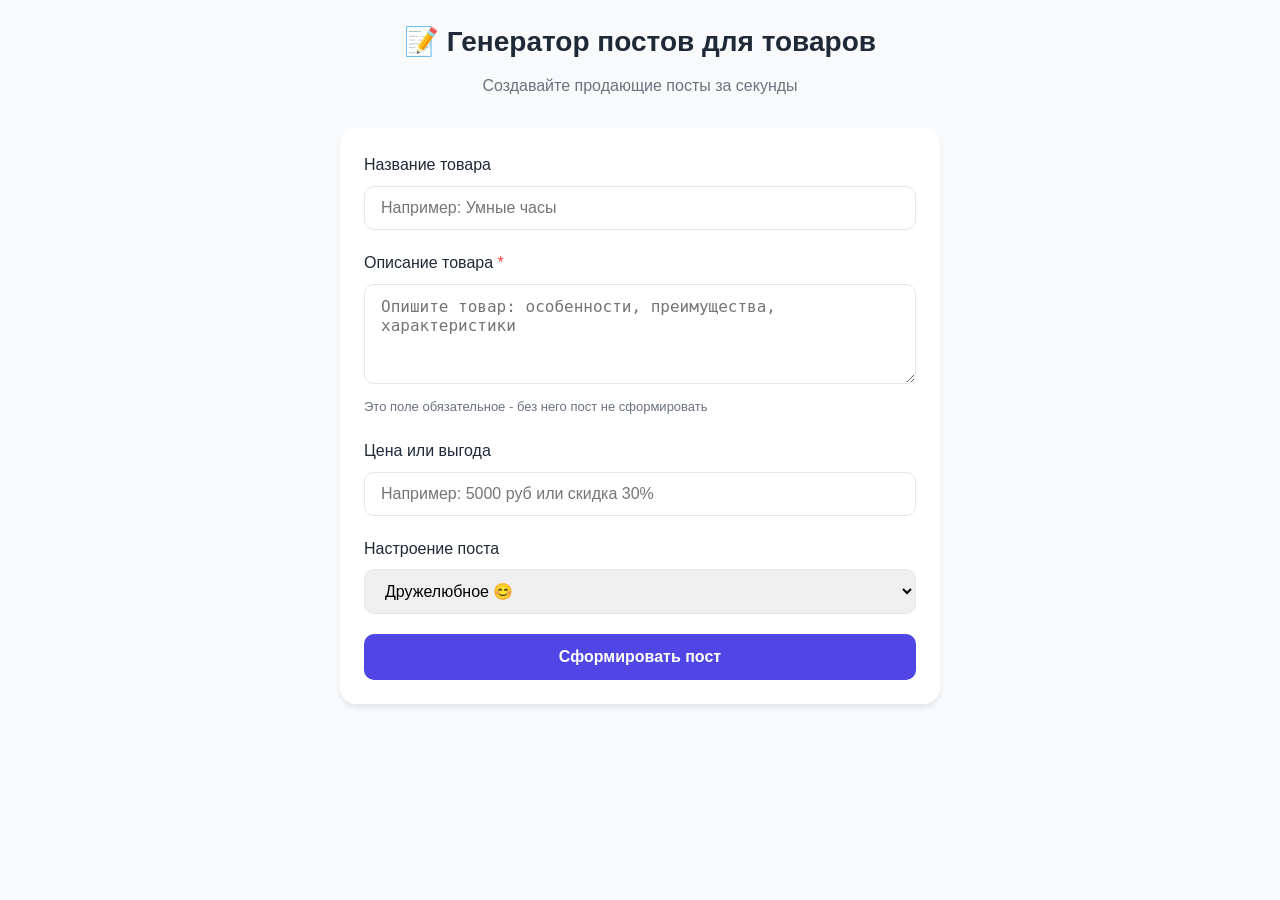
==== SiteGenerationPost/templates/index.html @ 69ccf65a "рр" ====
<!DOCTYPE html>
<html lang="ru">
<head>
    <meta charset="UTF-8">
    <meta name="viewport" content="width=device-width, initial-scale=1.0">
    <title>Генератор постов для товаров</title>
    <style>
        /* ============================================================
           ПРОСТЫЕ СТИЛИ - легко изменить цвета и шрифты
           ============================================================ */

        /* Основные цвета - измените здесь */
        :root {
            --primary-color: #4F46E5;      /* Основной цвет кнопок */
            --primary-hover: #4338CA;       /* Цвет при наведении */
            --bg-color: #F9FAFB;           /* Фон страницы */
            --card-bg: #FFFFFF;            /* Фон карточек */
            --text-color: #1F2937;         /* Основной текст */
            --text-secondary: #6B7280;    /* Второстепенный текст */
            --border-color: #E5E7EB;       /* Границы полей */
            --success-color: #10B981;     /* Успех */
            --error-color: #EF4444;        /* Ошибка */
        }

        * {
            box-sizing: border-box;
            margin: 0;
            padding: 0;
        }

        body {
            font-family: -apple-system, BlinkMacSystemFont, 'Segoe UI', Roboto, sans-serif;
            background-color: var(--bg-color);
            color: var(--text-color);
            line-height: 1.6;
            min-height: 100vh;
            display: flex;
            justify-content: center;
            padding: 20px;
        }

        .container {
            max-width: 600px;
            width: 100%;
        }

        /* Заголовок страницы */
        .header {
            text-align: center;
            margin-bottom: 30px;
        }

        .header h1 {
            font-size: 28px;
            color: var(--text-color);
            margin-bottom: 8px;
        }

        .header p {
            color: var(--text-secondary);
            font-size: 16px;
        }

        /* Карточка формы */
        .card {
            background: var(--card-bg);
            border-radius: 16px;
            padding: 24px;
            box-shadow: 0 4px 6px -1px rgba(0, 0, 0, 0.1);
            margin-bottom: 20px;
        }

        /* Поля ввода */
        .form-group {
            margin-bottom: 20px;
        }

        .form-group label {
            display: block;
            font-weight: 500;
            margin-bottom: 8px;
            color: var(--text-color);
        }

        .form-group .required {
            color: var(--error-color);
        }

        .form-group input,
        .form-group textarea,
        .form-group select {
            width: 100%;
            padding: 12px 16px;
            border: 1px solid var(--border-color);
            border-radius: 10px;
            font-size: 16px;
            transition: border-color 0.2s, box-shadow 0.2s;
        }

        .form-group input:focus,
        .form-group textarea:focus,
        .form-group select:focus {
            outline: none;
            border-color: var(--primary-color);
            box-shadow: 0 0 0 3px rgba(79, 70, 229, 0.1);
        }

        .form-group textarea {
            min-height: 100px;
            resize: vertical;
        }

        /* Подсказка для обязательного поля */
        .form-group .hint {
            font-size: 13px;
            color: var(--text-secondary);
            margin-top: 6px;
        }

        /* Кнопка генерации */
        .btn-generate {
            width: 100%;
            padding: 14px 24px;
            background-color: var(--primary-color);
            color: white;
            border: none;
            border-radius: 10px;
            font-size: 16px;
            font-weight: 600;
            cursor: pointer;
            transition: background-color 0.2s, transform 0.1s;
        }

        .btn-generate:hover {
            background-color: var(--primary-hover);
        }

        .btn-generate:active {
            transform: scale(0.98);
        }

        /* Сообщение об ошибке */
        .error-message {
            background-color: #FEF2F2;
            color: var(--error-color);
            padding: 12px 16px;
            border-radius: 8px;
            margin-bottom: 20px;
            display: none;
        }

        .error-message.show {
            display: block;
        }

        /* Блок готового поста */
        .result-card {
            background: var(--card-bg);
            border-radius: 16px;
            padding: 24px;
            box-shadow: 0 4px 6px -1px rgba(0, 0, 0, 0.1);
            display: none;
        }

        .result-card.show {
            display: block;
        }

        .result-header {
            display: flex;
            justify-content: space-between;
            align-items: center;
            margin-bottom: 16px;
        }

        .result-header h2 {
            font-size: 20px;
            color: var(--text-color);
        }

        .post-content {
            background-color: #F3F4F6;
            padding: 16px;
            border-radius: 10px;
            white-space: pre-wrap;
            font-size: 15px;
            line-height: 1.7;
            color: var(--text-color);
            margin-bottom: 16px;
        }

        /* Кнопка копирования */
        .btn-copy {
            display: inline-flex;
            align-items: center;
            gap: 8px;
            padding: 12px 20px;
            background-color: var(--success-color);
            color: white;
            border: none;
            border-radius: 10px;
            font-size: 15px;
            font-weight: 500;
            cursor: pointer;
            transition: background-color 0.2s, transform 0.1s;
        }

        .btn-copy:hover {
            background-color: #059669;
        }

        .btn-copy:active {
            transform: scale(0.98);
        }

        /* Сообщение после копирования */
        .copy-message {
            display: none;
            color: var(--success-color);
            font-weight: 500;
            margin-left: 12px;
        }

        .copy-message.show {
            display: inline;
        }

        /* Анимация загрузки */
        .loading {
            opacity: 0.7;
            pointer-events: none;
        }
    </style>
</head>
<body>
    <div class="container">
        <!-- Заголовок -->
        <div class="header">
            <h1>📝 Генератор постов для товаров</h1>
            <p>Создавайте продающие посты за секунды</p>
        </div>

        <!-- Форма ввода -->
        <div class="card">
            <!-- Сообщение об ошибке -->
            <div class="error-message" id="errorMessage"></div>

            <!-- Название товара -->
            <div class="form-group">
                <label for="productName">Название товара</label>
                <input type="text" id="productName" placeholder="Например: Умные часы">
            </div>

            <!-- Описание товара (обязательное) -->
            <div class="form-group">
                <label for="productDescription">
                    Описание товара <span class="required">*</span>
                </label>
                <textarea id="productDescription" placeholder="Опишите товар: особенности, преимущества, характеристики"></textarea>
                <div class="hint">Это поле обязательное - без него пост не сформировать</div>
            </div>

            <!-- Цена или выгода -->
            <div class="form-group">
                <label for="priceBenefit">Цена или выгода</label>
                <input type="text" id="priceBenefit" placeholder="Например: 5000 руб или скидка 30%">
            </div>

            <!-- Настроение поста -->
            <div class="form-group">
                <label for="tone">Настроение поста</label>
                <select id="tone">
                    <option value="friendly">Дружелюбное 😊</option>
                    <option value="energetic">Энергичное 🔥</option>
                    <option value="professional">Профессиональное 💼</option>
                    <option value="luxury">Премиум ✨</option>
                </select>
            </div>

            <!-- Кнопка генерации -->
            <button class="btn-generate" id="generateBtn">
                Сформировать пост
            </button>
        </div>

        <!-- Блок готового поста -->
        <div class="result-card" id="resultCard">
            <div class="result-header">
                <h2>✅ Готовый пост</h2>
            </div>
            <div class="post-content" id="postContent"></div>
            <button class="btn-copy" id="copyBtn">
                📋 Скопировать пост
            </button>
            <span class="copy-message" id="copyMessage">Пост скопирован!</span>
        </div>
    </div>

    <script>
        // ============================================================
        // ПРОСТОЙ JAVASCRIPT - минимум кода, всё понятно
        // ============================================================

        // Получаем элементы страницы
        const generateBtn = document.getElementById('generateBtn');
        const copyBtn = document.getElementById('copyBtn');
        const resultCard = document.getElementById('resultCard');
        const postContent = document.getElementById('postContent');
        const copyMessage = document.getElementById('copyMessage');
        const errorMessage = document.getElementById('errorMessage');

        // Функция генерации поста
        async function generatePost() {
            // Показываем состояние загрузки
            generateBtn.classList.add('loading');
            generateBtn.textContent = 'Генерация...';

            // Скрываем предыдущие сообщения
            errorMessage.classList.remove('show');
            resultCard.classList.remove('show');

            // Получаем данные из полей
            const productName = document.getElementById('productName').value;
            const productDescription = document.getElementById('productDescription').value;
            const priceBenefit = document.getElementById('priceBenefit').value;
            const tone = document.getElementById('tone').value;

            try {
                // Отправляем запрос на сервер
                const response = await fetch('/generate', {
                    method: 'POST',
                    headers: {
                        'Content-Type': 'application/json'
                    },
                    body: JSON.stringify({
                        product_name: productName,
                        product_description: productDescription,
                        price_benefit: priceBenefit,
                        tone: tone
                    })
                });

                // Получаем ответ
                const data = await response.json();

                if (data.success) {
                    // Показываем готовый пост
                    postContent.textContent = data.post;
                    resultCard.classList.add('show');
                } else {
                    // Показываем ошибку
                    errorMessage.textContent = data.error;
                    errorMessage.classList.add('show');
                }

            } catch (error) {
                // Ошибка связи с сервером
                errorMessage.textContent = 'Что-то пошло не так. Попробуйте ещё раз.';
                errorMessage.classList.add('show');
            }

            // Возвращаем кнопку в исходное состояние
            generateBtn.classList.remove('loading');
            generateBtn.textContent = 'Сформировать пост';
        }

        // Функция копирования поста
        function copyPost() {
            // Получаем текст поста
            const text = postContent.textContent;

            // Копируем в буфер обмена
            navigator.clipboard.writeText(text).then(() => {
                // Показываем сообщение об успехе
                copyMessage.classList.add('show');

                // Скрываем сообщение через 2 секунды
                setTimeout(() => {
                    copyMessage.classList.remove('show');
                }, 2000);
            });
        }

        // Добавляем обработчики событий
        generateBtn.addEventListener('click', generatePost);
        copyBtn.addEventListener('click', copyPost);

        // Разрешаем генерацию поста по Enter
        document.addEventListener('keydown', function(e) {
            if (e.key === 'Enter' && e.ctrlKey) {
                generatePost();
            }
        });
    </script>
</body>
</html>
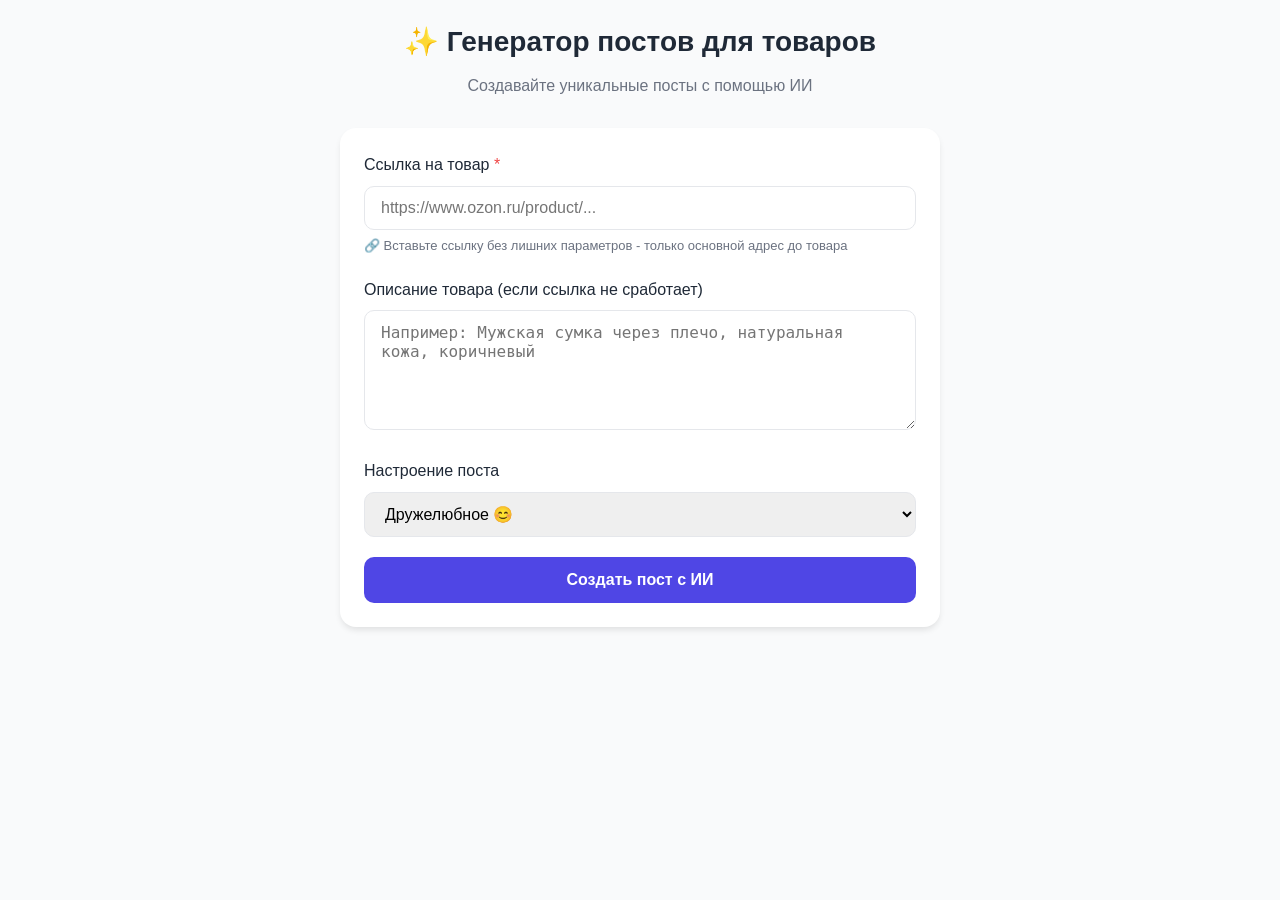
==== commit f4b8504d: "пп" ====
--- a/SiteGenerationPost/templates/index.html
+++ b/SiteGenerationPost/templates/index.html
@@ -5,21 +5,16 @@
     <meta name="viewport" content="width=device-width, initial-scale=1.0">
     <title>Генератор постов для товаров</title>
     <style>
-        /* ============================================================
-           ПРОСТЫЕ СТИЛИ - легко изменить цвета и шрифты
-           ============================================================ */
-
-        /* Основные цвета - измените здесь */
         :root {
-            --primary-color: #4F46E5;      /* Основной цвет кнопок */
-            --primary-hover: #4338CA;       /* Цвет при наведении */
-            --bg-color: #F9FAFB;           /* Фон страницы */
-            --card-bg: #FFFFFF;            /* Фон карточек */
-            --text-color: #1F2937;         /* Основной текст */
-            --text-secondary: #6B7280;    /* Второстепенный текст */
-            --border-color: #E5E7EB;       /* Границы полей */
-            --success-color: #10B981;     /* Успех */
-            --error-color: #EF4444;        /* Ошибка */
+            --primary-color: #4F46E5;
+            --primary-hover: #4338CA;
+            --bg-color: #F9FAFB;
+            --card-bg: #FFFFFF;
+            --text-color: #1F2937;
+            --text-secondary: #6B7280;
+            --border-color: #E5E7EB;
+            --success-color: #10B981;
+            --error-color: #EF4444;
         }
 
         * {
@@ -44,7 +39,6 @@
             width: 100%;
         }
 
-        /* Заголовок страницы */
         .header {
             text-align: center;
             margin-bottom: 30px;
@@ -61,7 +55,6 @@
             font-size: 16px;
         }
 
-        /* Карточка формы */
         .card {
             background: var(--card-bg);
             border-radius: 16px;
@@ -70,7 +63,6 @@
             margin-bottom: 20px;
         }
 
-        /* Поля ввода */
         .form-group {
             margin-bottom: 20px;
         }
@@ -87,8 +79,8 @@
         }
 
         .form-group input,
-        .form-group textarea,
-        .form-group select {
+        .form-group select,
+        .form-group textarea {
             width: 100%;
             padding: 12px 16px;
             border: 1px solid var(--border-color);
@@ -97,27 +89,25 @@
             transition: border-color 0.2s, box-shadow 0.2s;
         }
 
+        .form-group textarea {
+            min-height: 120px;
+            resize: vertical;
+        }
+
         .form-group input:focus,
-        .form-group textarea:focus,
-        .form-group select:focus {
+        .form-group select:focus,
+        .form-group textarea:focus {
             outline: none;
             border-color: var(--primary-color);
             box-shadow: 0 0 0 3px rgba(79, 70, 229, 0.1);
         }
 
-        .form-group textarea {
-            min-height: 100px;
-            resize: vertical;
-        }
-
-        /* Подсказка для обязательного поля */
         .form-group .hint {
             font-size: 13px;
             color: var(--text-secondary);
             margin-top: 6px;
         }
 
-        /* Кнопка генерации */
         .btn-generate {
             width: 100%;
             padding: 14px 24px;
@@ -139,7 +129,11 @@
             transform: scale(0.98);
         }
 
-        /* Сообщение об ошибке */
+        .btn-generate:disabled {
+            background-color: #9CA3AF;
+            cursor: not-allowed;
+        }
+
         .error-message {
             background-color: #FEF2F2;
             color: var(--error-color);
@@ -153,7 +147,6 @@
             display: block;
         }
 
-        /* Блок готового поста */
         .result-card {
             background: var(--card-bg);
             border-radius: 16px;
@@ -189,7 +182,6 @@
             margin-bottom: 16px;
         }
 
-        /* Кнопка копирования */
         .btn-copy {
             display: inline-flex;
             align-items: center;
@@ -213,7 +205,6 @@
             transform: scale(0.98);
         }
 
-        /* Сообщение после копирования */
         .copy-message {
             display: none;
             color: var(--success-color);
@@ -225,48 +216,49 @@
             display: inline;
         }
 
-        /* Анимация загрузки */
         .loading {
             opacity: 0.7;
             pointer-events: none;
+        }
+
+        .spinner {
+            display: inline-block;
+            width: 20px;
+            height: 20px;
+            border: 3px solid rgba(255,255,255,0.3);
+            border-radius: 50%;
+            border-top-color: white;
+            animation: spin 1s ease-in-out infinite;
+            margin-right: 8px;
+            vertical-align: middle;
+        }
+
+        @keyframes spin {
+            to { transform: rotate(360deg); }
         }
     </style>
 </head>
 <body>
     <div class="container">
-        <!-- Заголовок -->
         <div class="header">
-            <h1>📝 Генератор постов для товаров</h1>
-            <p>Создавайте продающие посты за секунды</p>
+            <h1>✨ Генератор постов для товаров</h1>
+            <p>Создавайте уникальные посты с помощью ИИ</p>
         </div>
 
-        <!-- Форма ввода -->
         <div class="card">
-            <!-- Сообщение об ошибке -->
             <div class="error-message" id="errorMessage"></div>
 
-            <!-- Название товара -->
             <div class="form-group">
-                <label for="productName">Название товара</label>
-                <input type="text" id="productName" placeholder="Например: Умные часы">
+                <label for="productUrl">Ссылка на товар <span class="required">*</span></label>
+                <input type="url" id="productUrl" placeholder="https://www.ozon.ru/product/...">
+                <div class="hint">🔗 Вставьте ссылку без лишних параметров - только основной адрес до товара</div>
             </div>
 
-            <!-- Описание товара (обязательное) -->
             <div class="form-group">
-                <label for="productDescription">
-                    Описание товара <span class="required">*</span>
-                </label>
-                <textarea id="productDescription" placeholder="Опишите товар: особенности, преимущества, характеристики"></textarea>
-                <div class="hint">Это поле обязательное - без него пост не сформировать</div>
+                <label for="productDescription">Описание товара (если ссылка не сработает)</label>
+                <textarea id="productDescription" rows="3" placeholder="Например: Мужская сумка через плечо, натуральная кожа, коричневый"></textarea>
             </div>
 
-            <!-- Цена или выгода -->
-            <div class="form-group">
-                <label for="priceBenefit">Цена или выгода</label>
-                <input type="text" id="priceBenefit" placeholder="Например: 5000 руб или скидка 30%">
-            </div>
-
-            <!-- Настроение поста -->
             <div class="form-group">
                 <label for="tone">Настроение поста</label>
                 <select id="tone">
@@ -274,16 +266,17 @@
                     <option value="energetic">Энергичное 🔥</option>
                     <option value="professional">Профессиональное 💼</option>
                     <option value="luxury">Премиум ✨</option>
+                    <option value="humor">С юмором 😄</option>
+                    <option value="curious">Интригующее 🤔</option>
+                    <option value="inspirational">Вдохновляющее 🌟</option>
                 </select>
             </div>
 
-            <!-- Кнопка генерации -->
             <button class="btn-generate" id="generateBtn">
-                Сформировать пост
+                Создать пост с ИИ
             </button>
         </div>
 
-        <!-- Блок готового поста -->
         <div class="result-card" id="resultCard">
             <div class="result-header">
                 <h2>✅ Готовый пост</h2>
@@ -297,11 +290,6 @@
     </div>
 
     <script>
-        // ============================================================
-        // ПРОСТОЙ JAVASCRIPT - минимум кода, всё понятно
-        // ============================================================
-
-        // Получаем элементы страницы
         const generateBtn = document.getElementById('generateBtn');
         const copyBtn = document.getElementById('copyBtn');
         const resultCard = document.getElementById('resultCard');
@@ -309,88 +297,69 @@
         const copyMessage = document.getElementById('copyMessage');
         const errorMessage = document.getElementById('errorMessage');
 
-        // Функция генерации поста
         async function generatePost() {
-            // Показываем состояние загрузки
-            generateBtn.classList.add('loading');
-            generateBtn.textContent = 'Генерация...';
-
-            // Скрываем предыдущие сообщения
+            generateBtn.disabled = true;
+            generateBtn.innerHTML = '<span class="spinner"></span> Генерация...';
+
             errorMessage.classList.remove('show');
             resultCard.classList.remove('show');
 
-            // Получаем данные из полей
-            const productName = document.getElementById('productName').value;
+            const productUrl = document.getElementById('productUrl').value;
             const productDescription = document.getElementById('productDescription').value;
-            const priceBenefit = document.getElementById('priceBenefit').value;
             const tone = document.getElementById('tone').value;
 
+            if (!productUrl) {
+                errorMessage.textContent = 'Добавьте ссылку на товар';
+                errorMessage.classList.add('show');
+                generateBtn.disabled = false;
+                generateBtn.textContent = 'Создать пост с ИИ';
+                return;
+            }
+
             try {
-                // Отправляем запрос на сервер
                 const response = await fetch('/generate', {
                     method: 'POST',
                     headers: {
                         'Content-Type': 'application/json'
                     },
                     body: JSON.stringify({
-                        product_name: productName,
+                        product_url: productUrl,
                         product_description: productDescription,
-                        price_benefit: priceBenefit,
                         tone: tone
                     })
                 });
 
-                // Получаем ответ
                 const data = await response.json();
 
                 if (data.success) {
-                    // Показываем готовый пост
                     postContent.textContent = data.post;
                     resultCard.classList.add('show');
                 } else {
-                    // Показываем ошибку
                     errorMessage.textContent = data.error;
                     errorMessage.classList.add('show');
                 }
 
             } catch (error) {
-                // Ошибка связи с сервером
                 errorMessage.textContent = 'Что-то пошло не так. Попробуйте ещё раз.';
                 errorMessage.classList.add('show');
             }
 
-            // Возвращаем кнопку в исходное состояние
-            generateBtn.classList.remove('loading');
-            generateBtn.textContent = 'Сформировать пост';
-        }
-
-        // Функция копирования поста
+            generateBtn.disabled = false;
+            generateBtn.textContent = 'Создать пост с ИИ';
+        }
+
         function copyPost() {
-            // Получаем текст поста
             const text = postContent.textContent;
-
-            // Копируем в буфер обмена
             navigator.clipboard.writeText(text).then(() => {
-                // Показываем сообщение об успехе
                 copyMessage.classList.add('show');
-
-                // Скрываем сообщение через 2 секунды
                 setTimeout(() => {
                     copyMessage.classList.remove('show');
                 }, 2000);
             });
         }
 
-        // Добавляем обработчики событий
         generateBtn.addEventListener('click', generatePost);
         copyBtn.addEventListener('click', copyPost);
-
-        // Разрешаем генерацию поста по Enter
-        document.addEventListener('keydown', function(e) {
-            if (e.key === 'Enter' && e.ctrlKey) {
-                generatePost();
-            }
-        });
     </script>
 </body>
 </html>
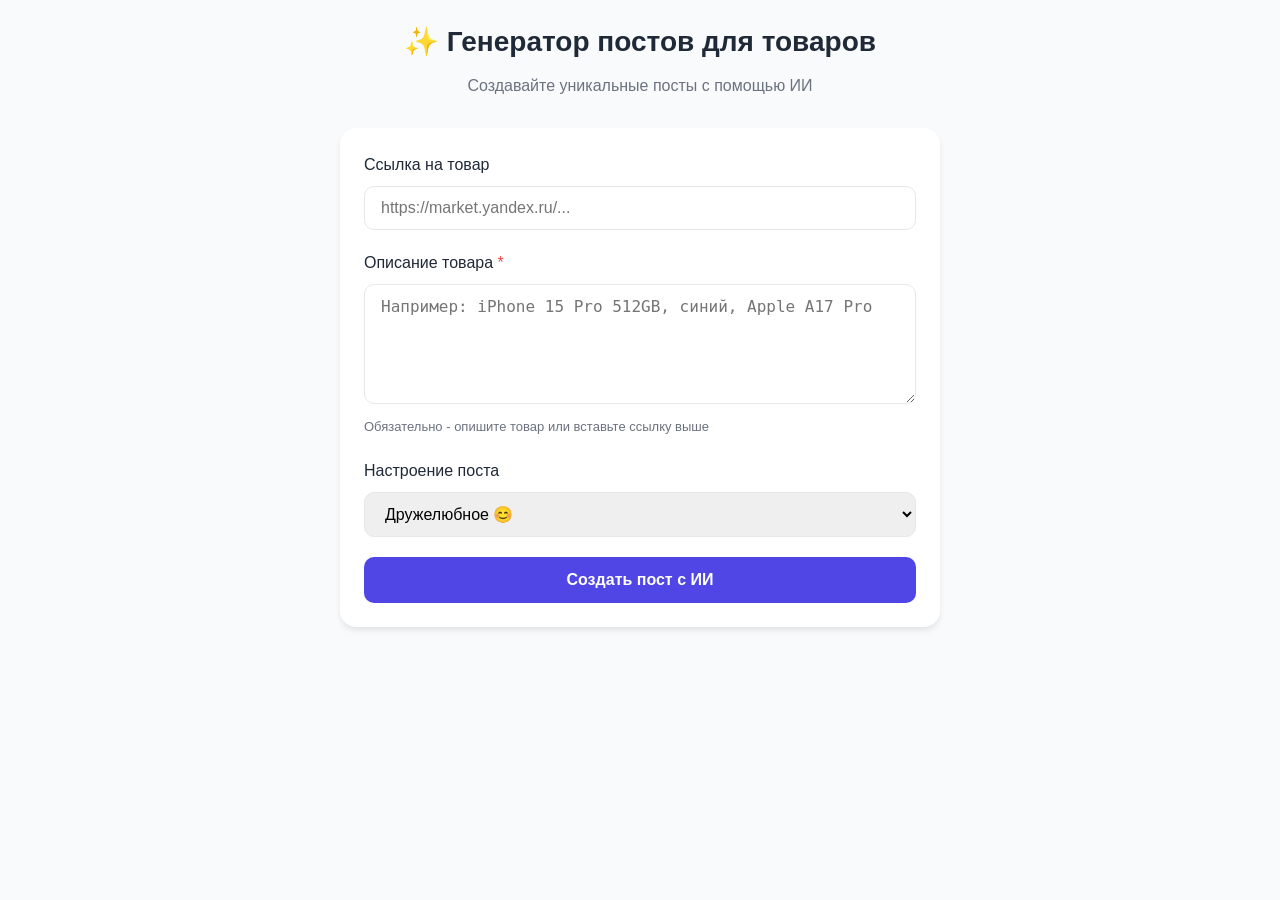
==== commit ccc824de: "лл" ====
--- a/SiteGenerationPost/templates/index.html
+++ b/SiteGenerationPost/templates/index.html
@@ -166,9 +166,29 @@
             margin-bottom: 16px;
         }
 
-        .result-header h2 {
+.result-header h2 {
             font-size: 20px;
             color: var(--text-color);
+        }
+
+        .link-status {
+            font-size: 13px;
+            padding: 6px 10px;
+            border-radius: 6px;
+            margin-bottom: 12px;
+            display: none;
+        }
+
+        .link-status.success {
+            display: block;
+            background-color: #D1FAE5;
+            color: #065F46;
+        }
+
+        .link-status.warning {
+            display: block;
+            background-color: #FEF3C7;
+            color: #92400E;
         }
 
         .post-content {
@@ -212,6 +232,10 @@
             margin-left: 12px;
         }
 
+        .copy-message.error {
+            color: var(--error-color);
+        }
+
         .copy-message.show {
             display: inline;
         }
@@ -249,14 +273,14 @@
             <div class="error-message" id="errorMessage"></div>
 
             <div class="form-group">
-                <label for="productUrl">Ссылка на товар <span class="required">*</span></label>
-                <input type="url" id="productUrl" placeholder="https://www.ozon.ru/product/...">
-                <div class="hint">🔗 Вставьте ссылку без лишних параметров - только основной адрес до товара</div>
+                <label for="productUrl">Ссылка на товар</label>
+                <input type="url" id="productUrl" placeholder="https://market.yandex.ru/...">
             </div>
 
             <div class="form-group">
-                <label for="productDescription">Описание товара (если ссылка не сработает)</label>
-                <textarea id="productDescription" rows="3" placeholder="Например: Мужская сумка через плечо, натуральная кожа, коричневый"></textarea>
+                <label for="productDescription">Описание товара <span class="required">*</span></label>
+                <textarea id="productDescription" rows="4" placeholder="Например: iPhone 15 Pro 512GB, синий, Apple A17 Pro"></textarea>
+                <div class="hint">Обязательно - опишите товар или вставьте ссылку выше</div>
             </div>
 
             <div class="form-group">
@@ -264,11 +288,19 @@
                 <select id="tone">
                     <option value="friendly">Дружелюбное 😊</option>
                     <option value="energetic">Энергичное 🔥</option>
+                    <option value="humor_soft">С юмором (мягкий) 😄</option>
+                    <option value="humor_irony">С юмором (ирония) 😏</option>
+                    <option value="humor_crazy">С юмором (экстрим) 🤪</option>
+                    <option value="curious">Интригующее 🤔</option>
+                    <option value="inspirational">Вдохновляющее 🌟</option>
+                    <option value="romantic">Романтичное 💕</option>
+                    <option value="urgent">Срочное ⏰</option>
+                    <option value="trust">Надёжное 🤝</option>
                     <option value="professional">Профессиональное 💼</option>
                     <option value="luxury">Премиум ✨</option>
-                    <option value="humor">С юмором 😄</option>
-                    <option value="curious">Интригующее 🤔</option>
-                    <option value="inspirational">Вдохновляющее 🌟</option>
+                    <option value="expert">Экспертное 🎓</option>
+                    <option value="fun">Развлекательное 🎉</option>
+                    <option value="minimal">Краткое 📝</option>
                 </select>
             </div>
 
@@ -281,6 +313,7 @@
             <div class="result-header">
                 <h2>✅ Готовый пост</h2>
             </div>
+            <div class="link-status" id="linkStatus"></div>
             <div class="post-content" id="postContent"></div>
             <button class="btn-copy" id="copyBtn">
                 📋 Скопировать пост
@@ -296,8 +329,11 @@
         const postContent = document.getElementById('postContent');
         const copyMessage = document.getElementById('copyMessage');
         const errorMessage = document.getElementById('errorMessage');
-
-        async function generatePost() {
+        const linkStatus = document.getElementById('linkStatus');
+        const linkStatus = document.getElementById('linkStatus');
+
+async function generatePost() {
+            console.log('Начало генерации...');
             generateBtn.disabled = true;
             generateBtn.innerHTML = '<span class="spinner"></span> Генерация...';
 
@@ -308,13 +344,61 @@
             const productDescription = document.getElementById('productDescription').value;
             const tone = document.getElementById('tone').value;
 
-            if (!productUrl) {
-                errorMessage.textContent = 'Добавьте ссылку на товар';
+            console.log('URL:', productUrl, 'Description:', productDescription, 'Tone:', tone);
+
+            if (!productUrl && !productDescription) {
+                errorMessage.textContent = 'Добавьте ссылку или описание товара';
                 errorMessage.classList.add('show');
                 generateBtn.disabled = false;
                 generateBtn.textContent = 'Создать пост с ИИ';
                 return;
             }
+
+            try {
+                console.log('Отправка запроса...');
+                const response = await fetch('/generate', {
+                    method: 'POST',
+                    headers: {
+                        'Content-Type': 'application/json'
+                    },
+                    body: JSON.stringify({
+                        product_url: productUrl,
+                        product_description: productDescription,
+                        tone: tone
+                    })
+                });
+
+                console.log('Ответ получен:', response.status);
+                const data = await response.json();
+                console.log('Данные:', data);
+
+                if (data.success) {
+                    postContent.textContent = data.post;
+                    resultCard.classList.add('show');
+                    
+                    linkStatus.className = 'link-status';
+                    if (data.link_read) {
+                        linkStatus.textContent = '✅ Ссылка считана!';
+                        linkStatus.classList.add('success');
+                    } else {
+                        linkStatus.textContent = '⚠️ Использовано описание';
+                        linkStatus.classList.add('warning');
+                    }
+                } else {
+                    console.log('Ошибка:', data.error);
+                    errorMessage.textContent = data.error || 'Ошибка генерации';
+                    errorMessage.classList.add('show');
+                }
+
+            } catch (error) {
+                console.log('Exception:', error);
+                errorMessage.textContent = 'Ошибка: ' + error.message;
+                errorMessage.classList.add('show');
+            }
+
+            generateBtn.disabled = false;
+            generateBtn.textContent = 'Создать пост с ИИ';
+        }
 
             try {
                 const response = await fetch('/generate', {
@@ -331,16 +415,30 @@
 
                 const data = await response.json();
 
-                if (data.success) {
+if (data.success) {
                     postContent.textContent = data.post;
                     resultCard.classList.add('show');
+                    
+                    // Показываем статус ссылки
+                    linkStatus.className = 'link-status';
+                    if (data.link_read) {
+                        linkStatus.textContent = '✅ Ссылка считана!';
+                        linkStatus.classList.add('success');
+                    } else {
+                        linkStatus.textContent = '⚠️ Использовано описание';
+                        linkStatus.classList.add('warning');
+                    }
+                } else {
+                        linkStatus.classList.add('error');
+                        linkStatus.textContent = '⚠️ Ссылка не считана. Использовано описание.';
+                    }
                 } else {
                     errorMessage.textContent = data.error;
                     errorMessage.classList.add('show');
                 }
 
             } catch (error) {
-                errorMessage.textContent = 'Что-то пошло не так. Попробуйте ещё раз.';
+                errorMessage.textContent = 'Ошибка: ' + error.message + '. Попробуйте ещё раз.';
                 errorMessage.classList.add('show');
             }
 
@@ -350,12 +448,47 @@
 
         function copyPost() {
             const text = postContent.textContent;
-            navigator.clipboard.writeText(text).then(() => {
+            
+            // Пробуем использовать clipboard API
+            if (navigator.clipboard && window.isSecureContext) {
+                navigator.clipboard.writeText(text).then(() => {
+                    copyMessage.textContent = 'Пост скопирован!';
+                    copyMessage.classList.add('show');
+                    setTimeout(() => {
+                        copyMessage.classList.remove('show');
+                    }, 2000);
+                }).catch(err => {
+                    // Fallback для старых браузеров
+                    copyToClipboardFallback(text);
+                });
+            } else {
+                // Fallback
+                copyToClipboardFallback(text);
+            }
+        }
+        
+        function copyToClipboardFallback(text) {
+            const textarea = document.createElement('textarea');
+            textarea.value = text;
+            textarea.style.position = 'fixed';
+            textarea.style.opacity = '0';
+            document.body.appendChild(textarea);
+            textarea.select();
+            try {
+                document.execCommand('copy');
+                copyMessage.textContent = 'Пост скопирован!';
                 copyMessage.classList.add('show');
                 setTimeout(() => {
                     copyMessage.classList.remove('show');
                 }, 2000);
-            });
+            } catch (err) {
+                copyMessage.textContent = 'Не удалось скопировать';
+                copyMessage.classList.add('show');
+                setTimeout(() => {
+                    copyMessage.classList.remove('show');
+                }, 2000);
+            }
+            document.body.removeChild(textarea);
         }
 
         generateBtn.addEventListener('click', generatePost);
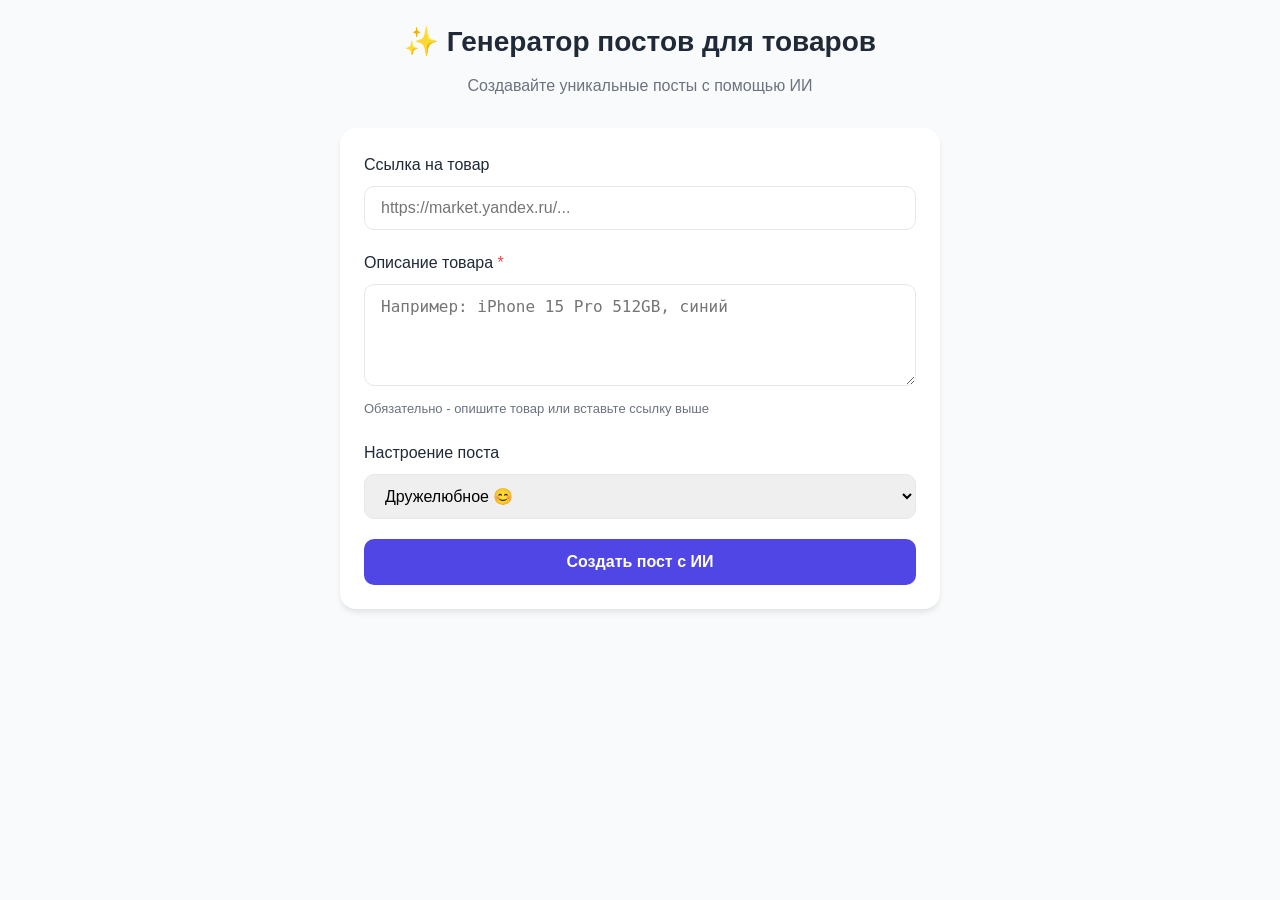
==== commit b6a8ba97: "пп" ====
--- a/SiteGenerationPost/templates/index.html
+++ b/SiteGenerationPost/templates/index.html
@@ -17,11 +17,7 @@
             --error-color: #EF4444;
         }
 
-        * {
-            box-sizing: border-box;
-            margin: 0;
-            padding: 0;
-        }
+        * { box-sizing: border-box; margin: 0; padding: 0; }
 
         body {
             font-family: -apple-system, BlinkMacSystemFont, 'Segoe UI', Roboto, sans-serif;
@@ -34,26 +30,11 @@
             padding: 20px;
         }
 
-        .container {
-            max-width: 600px;
-            width: 100%;
-        }
-
-        .header {
-            text-align: center;
-            margin-bottom: 30px;
-        }
-
-        .header h1 {
-            font-size: 28px;
-            color: var(--text-color);
-            margin-bottom: 8px;
-        }
-
-        .header p {
-            color: var(--text-secondary);
-            font-size: 16px;
-        }
+        .container { max-width: 600px; width: 100%; }
+
+        .header { text-align: center; margin-bottom: 30px; }
+        .header h1 { font-size: 28px; margin-bottom: 8px; }
+        .header p { color: var(--text-secondary); font-size: 16px; }
 
         .card {
             background: var(--card-bg);
@@ -63,50 +44,20 @@
             margin-bottom: 20px;
         }
 
-        .form-group {
-            margin-bottom: 20px;
-        }
-
-        .form-group label {
-            display: block;
-            font-weight: 500;
-            margin-bottom: 8px;
-            color: var(--text-color);
-        }
-
-        .form-group .required {
-            color: var(--error-color);
-        }
-
-        .form-group input,
-        .form-group select,
-        .form-group textarea {
+        .form-group { margin-bottom: 20px; }
+        .form-group label { display: block; font-weight: 500; margin-bottom: 8px; }
+        .form-group .required { color: var(--error-color); }
+
+        .form-group input, .form-group select, .form-group textarea {
             width: 100%;
             padding: 12px 16px;
             border: 1px solid var(--border-color);
             border-radius: 10px;
             font-size: 16px;
-            transition: border-color 0.2s, box-shadow 0.2s;
-        }
-
-        .form-group textarea {
-            min-height: 120px;
-            resize: vertical;
-        }
-
-        .form-group input:focus,
-        .form-group select:focus,
-        .form-group textarea:focus {
-            outline: none;
-            border-color: var(--primary-color);
-            box-shadow: 0 0 0 3px rgba(79, 70, 229, 0.1);
-        }
-
-        .form-group .hint {
-            font-size: 13px;
-            color: var(--text-secondary);
-            margin-top: 6px;
-        }
+        }
+
+        .form-group textarea { min-height: 100px; resize: vertical; }
+        .form-group .hint { font-size: 13px; color: var(--text-secondary); margin-top: 6px; }
 
         .btn-generate {
             width: 100%;
@@ -118,21 +69,10 @@
             font-size: 16px;
             font-weight: 600;
             cursor: pointer;
-            transition: background-color 0.2s, transform 0.1s;
-        }
-
-        .btn-generate:hover {
-            background-color: var(--primary-hover);
-        }
-
-        .btn-generate:active {
-            transform: scale(0.98);
-        }
-
-        .btn-generate:disabled {
-            background-color: #9CA3AF;
-            cursor: not-allowed;
-        }
+        }
+
+        .btn-generate:hover { background-color: var(--primary-hover); }
+        .btn-generate:disabled { background-color: #9CA3AF; cursor: not-allowed; }
 
         .error-message {
             background-color: #FEF2F2;
@@ -142,10 +82,7 @@
             margin-bottom: 20px;
             display: none;
         }
-
-        .error-message.show {
-            display: block;
-        }
+        .error-message.show { display: block; }
 
         .result-card {
             background: var(--card-bg);
@@ -154,22 +91,9 @@
             box-shadow: 0 4px 6px -1px rgba(0, 0, 0, 0.1);
             display: none;
         }
-
-        .result-card.show {
-            display: block;
-        }
-
-        .result-header {
-            display: flex;
-            justify-content: space-between;
-            align-items: center;
-            margin-bottom: 16px;
-        }
-
-.result-header h2 {
-            font-size: 20px;
-            color: var(--text-color);
-        }
+        .result-card.show { display: block; }
+
+        .result-header h2 { font-size: 20px; margin-bottom: 16px; }
 
         .link-status {
             font-size: 13px;
@@ -178,18 +102,8 @@
             margin-bottom: 12px;
             display: none;
         }
-
-        .link-status.success {
-            display: block;
-            background-color: #D1FAE5;
-            color: #065F46;
-        }
-
-        .link-status.warning {
-            display: block;
-            background-color: #FEF3C7;
-            color: #92400E;
-        }
+        .link-status.success { display: block; background-color: #D1FAE5; color: #065F46; }
+        .link-status.warning { display: block; background-color: #FEF3C7; color: #92400E; }
 
         .post-content {
             background-color: #F3F4F6;
@@ -198,7 +112,6 @@
             white-space: pre-wrap;
             font-size: 15px;
             line-height: 1.7;
-            color: var(--text-color);
             margin-bottom: 16px;
         }
 
@@ -212,17 +125,7 @@
             border: none;
             border-radius: 10px;
             font-size: 15px;
-            font-weight: 500;
             cursor: pointer;
-            transition: background-color 0.2s, transform 0.1s;
-        }
-
-        .btn-copy:hover {
-            background-color: #059669;
-        }
-
-        .btn-copy:active {
-            transform: scale(0.98);
         }
 
         .copy-message {
@@ -231,19 +134,7 @@
             font-weight: 500;
             margin-left: 12px;
         }
-
-        .copy-message.error {
-            color: var(--error-color);
-        }
-
-        .copy-message.show {
-            display: inline;
-        }
-
-        .loading {
-            opacity: 0.7;
-            pointer-events: none;
-        }
+        .copy-message.show { display: inline; }
 
         .spinner {
             display: inline-block;
@@ -257,9 +148,7 @@
             vertical-align: middle;
         }
 
-        @keyframes spin {
-            to { transform: rotate(360deg); }
-        }
+        @keyframes spin { to { transform: rotate(360deg); } }
     </style>
 </head>
 <body>
@@ -279,7 +168,7 @@
 
             <div class="form-group">
                 <label for="productDescription">Описание товара <span class="required">*</span></label>
-                <textarea id="productDescription" rows="4" placeholder="Например: iPhone 15 Pro 512GB, синий, Apple A17 Pro"></textarea>
+                <textarea id="productDescription" rows="4" placeholder="Например: iPhone 15 Pro 512GB, синий"></textarea>
                 <div class="hint">Обязательно - опишите товар или вставьте ссылку выше</div>
             </div>
 
@@ -304,9 +193,7 @@
                 </select>
             </div>
 
-            <button class="btn-generate" id="generateBtn">
-                Создать пост с ИИ
-            </button>
+            <button class="btn-generate" id="generateBtn">Создать пост с ИИ</button>
         </div>
 
         <div class="result-card" id="resultCard">
@@ -315,9 +202,7 @@
             </div>
             <div class="link-status" id="linkStatus"></div>
             <div class="post-content" id="postContent"></div>
-            <button class="btn-copy" id="copyBtn">
-                📋 Скопировать пост
-            </button>
+            <button class="btn-copy" id="copyBtn">📋 Скопировать пост</button>
             <span class="copy-message" id="copyMessage">Пост скопирован!</span>
         </div>
     </div>
@@ -330,10 +215,8 @@
         const copyMessage = document.getElementById('copyMessage');
         const errorMessage = document.getElementById('errorMessage');
         const linkStatus = document.getElementById('linkStatus');
-        const linkStatus = document.getElementById('linkStatus');
-
-async function generatePost() {
-            console.log('Начало генерации...');
+
+        async function generatePost() {
             generateBtn.disabled = true;
             generateBtn.innerHTML = '<span class="spinner"></span> Генерация...';
 
@@ -344,10 +227,8 @@
             const productDescription = document.getElementById('productDescription').value;
             const tone = document.getElementById('tone').value;
 
-            console.log('URL:', productUrl, 'Description:', productDescription, 'Tone:', tone);
-
-            if (!productUrl && !productDescription) {
-                errorMessage.textContent = 'Добавьте ссылку или описание товара';
+            if (!productDescription) {
+                errorMessage.textContent = 'Добавьте описание товара';
                 errorMessage.classList.add('show');
                 generateBtn.disabled = false;
                 generateBtn.textContent = 'Создать пост с ИИ';
@@ -355,12 +236,9 @@
             }
 
             try {
-                console.log('Отправка запроса...');
                 const response = await fetch('/generate', {
                     method: 'POST',
-                    headers: {
-                        'Content-Type': 'application/json'
-                    },
+                    headers: { 'Content-Type': 'application/json' },
                     body: JSON.stringify({
                         product_url: productUrl,
                         product_description: productDescription,
@@ -368,9 +246,7 @@
                     })
                 });
 
-                console.log('Ответ получен:', response.status);
                 const data = await response.json();
-                console.log('Данные:', data);
 
                 if (data.success) {
                     postContent.textContent = data.post;
@@ -385,13 +261,11 @@
                         linkStatus.classList.add('warning');
                     }
                 } else {
-                    console.log('Ошибка:', data.error);
                     errorMessage.textContent = data.error || 'Ошибка генерации';
                     errorMessage.classList.add('show');
                 }
 
             } catch (error) {
-                console.log('Exception:', error);
                 errorMessage.textContent = 'Ошибка: ' + error.message;
                 errorMessage.classList.add('show');
             }
@@ -400,95 +274,16 @@
             generateBtn.textContent = 'Создать пост с ИИ';
         }
 
-            try {
-                const response = await fetch('/generate', {
-                    method: 'POST',
-                    headers: {
-                        'Content-Type': 'application/json'
-                    },
-                    body: JSON.stringify({
-                        product_url: productUrl,
-                        product_description: productDescription,
-                        tone: tone
-                    })
-                });
-
-                const data = await response.json();
-
-if (data.success) {
-                    postContent.textContent = data.post;
-                    resultCard.classList.add('show');
-                    
-                    // Показываем статус ссылки
-                    linkStatus.className = 'link-status';
-                    if (data.link_read) {
-                        linkStatus.textContent = '✅ Ссылка считана!';
-                        linkStatus.classList.add('success');
-                    } else {
-                        linkStatus.textContent = '⚠️ Использовано описание';
-                        linkStatus.classList.add('warning');
-                    }
-                } else {
-                        linkStatus.classList.add('error');
-                        linkStatus.textContent = '⚠️ Ссылка не считана. Использовано описание.';
-                    }
-                } else {
-                    errorMessage.textContent = data.error;
-                    errorMessage.classList.add('show');
-                }
-
-            } catch (error) {
-                errorMessage.textContent = 'Ошибка: ' + error.message + '. Попробуйте ещё раз.';
-                errorMessage.classList.add('show');
-            }
-
-            generateBtn.disabled = false;
-            generateBtn.textContent = 'Создать пост с ИИ';
-        }
-
         function copyPost() {
             const text = postContent.textContent;
-            
-            // Пробуем использовать clipboard API
-            if (navigator.clipboard && window.isSecureContext) {
-                navigator.clipboard.writeText(text).then(() => {
-                    copyMessage.textContent = 'Пост скопирован!';
-                    copyMessage.classList.add('show');
-                    setTimeout(() => {
-                        copyMessage.classList.remove('show');
-                    }, 2000);
-                }).catch(err => {
-                    // Fallback для старых браузеров
-                    copyToClipboardFallback(text);
-                });
-            } else {
-                // Fallback
-                copyToClipboardFallback(text);
-            }
-        }
-        
-        function copyToClipboardFallback(text) {
-            const textarea = document.createElement('textarea');
-            textarea.value = text;
-            textarea.style.position = 'fixed';
-            textarea.style.opacity = '0';
-            document.body.appendChild(textarea);
-            textarea.select();
-            try {
-                document.execCommand('copy');
-                copyMessage.textContent = 'Пост скопирован!';
+            navigator.clipboard.writeText(text).then(() => {
                 copyMessage.classList.add('show');
-                setTimeout(() => {
-                    copyMessage.classList.remove('show');
-                }, 2000);
-            } catch (err) {
-                copyMessage.textContent = 'Не удалось скопировать';
+                setTimeout(() => copyMessage.classList.remove('show'), 2000);
+            }).catch(() => {
+                copyMessage.textContent = 'Не скопировалось';
                 copyMessage.classList.add('show');
-                setTimeout(() => {
-                    copyMessage.classList.remove('show');
-                }, 2000);
-            }
-            document.body.removeChild(textarea);
+                setTimeout(() => copyMessage.classList.remove('show'), 2000);
+            });
         }
 
         generateBtn.addEventListener('click', generatePost);
